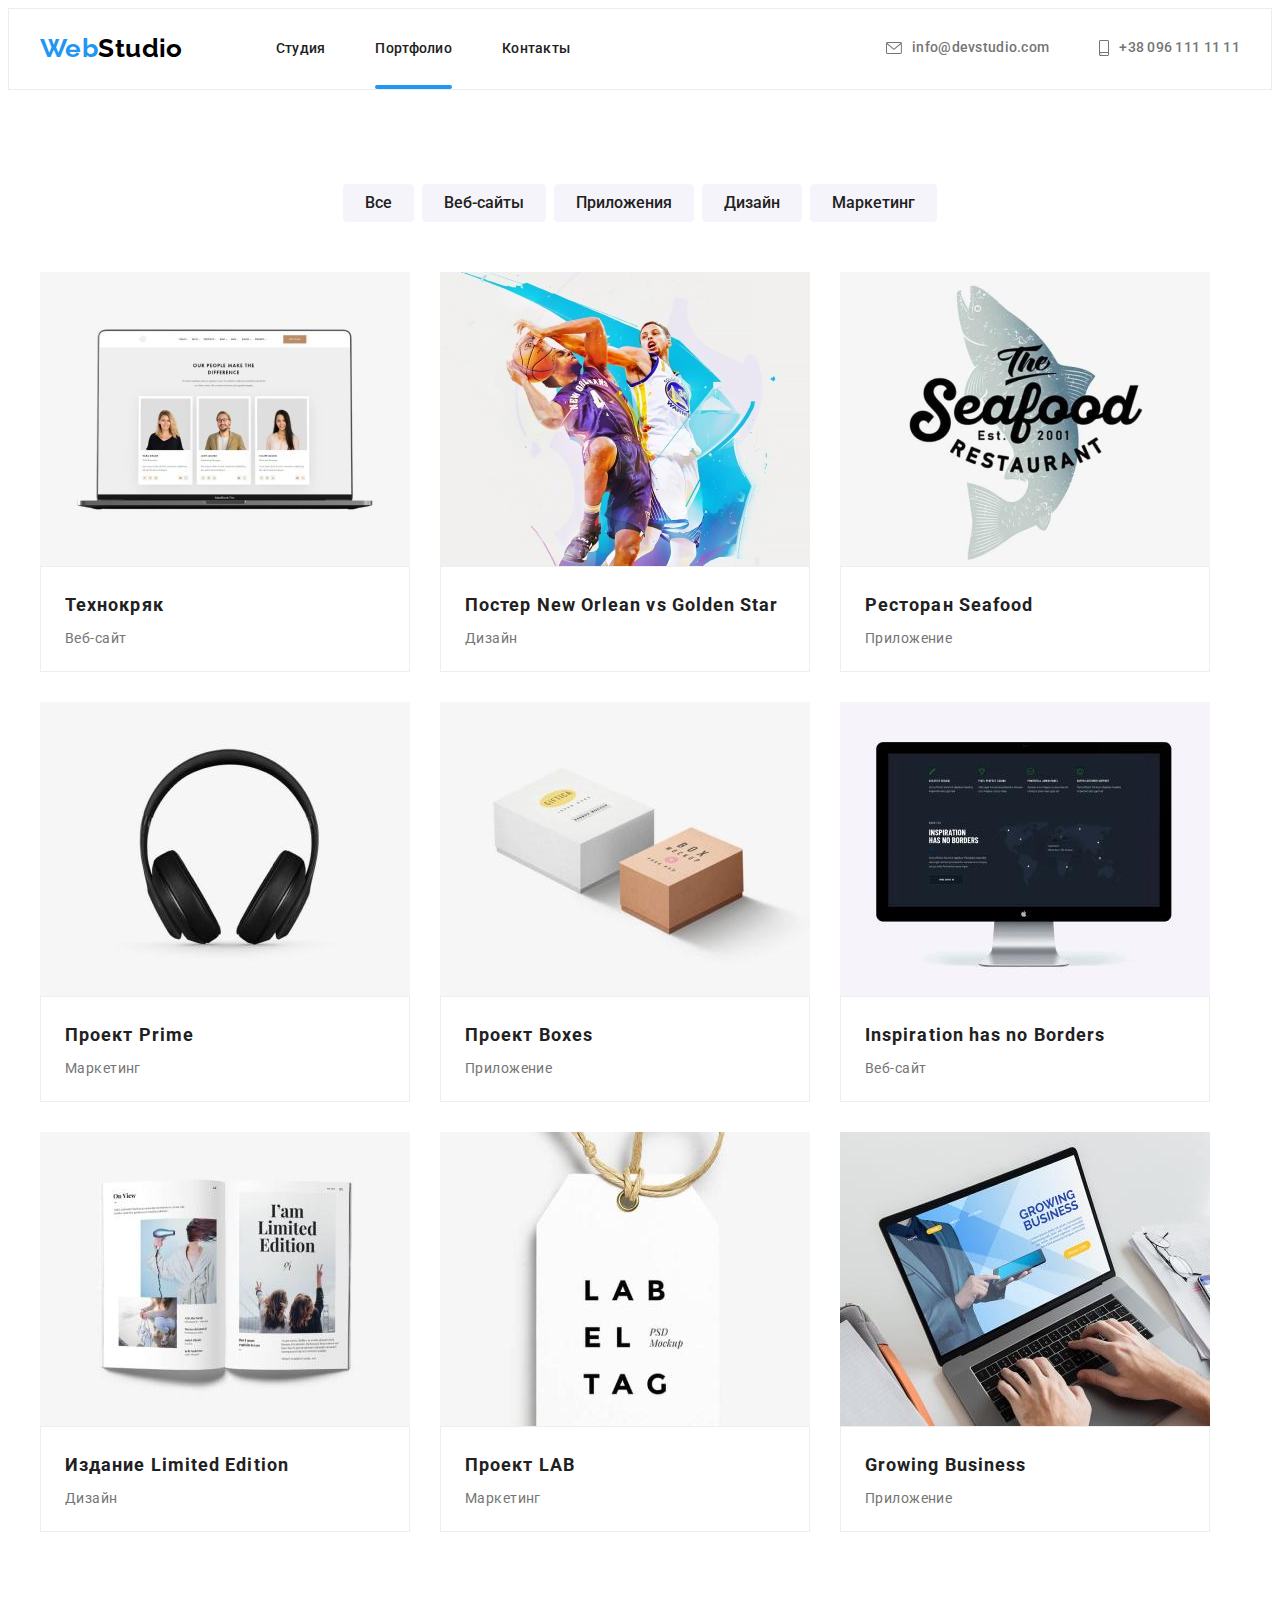
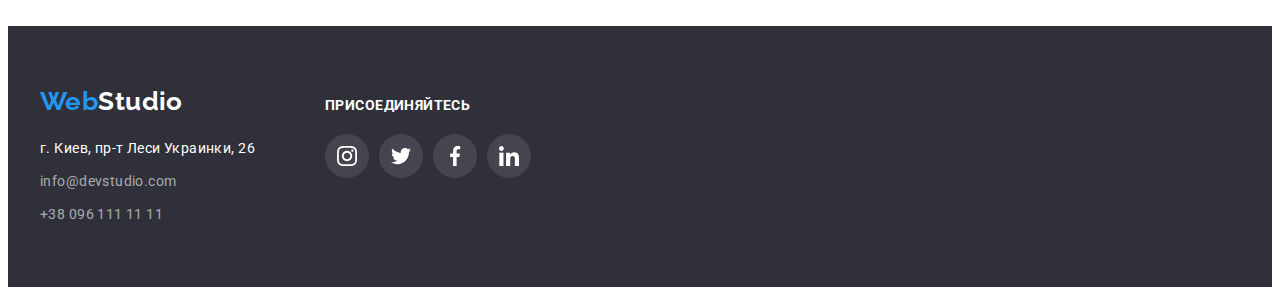
==== portfolio.html @ 94869ea8 "Исходные файлы для ДЗ №6" ====
<!DOCTYPE html>
<html lang="en">
<head>
    <meta charset="UTF-8">
    <meta http-equiv="X-UA-Compatible" content="IE=edge">
    <meta name="viewport" content="width=device-width, initial-scale=1.0">
    <title>Portfolio</title>
    <link rel="preconnect" href="https://fonts.gstatic.com">
    <link 
        href="https://fonts.googleapis.com/css2?family=Raleway:wght@700&family=Roboto:wght@400;500;700;900&display=swap"
        rel="stylesheet">
    <link rel="stylesheet" href="https://cdnjs.cloudflare.com/ajax/libs/modern-normalize/1.0.0/modern-normalize.min.css"
        integrity="sha512-ISS7cAi1PEhQ8jnbJpJZMd29NlhNj4AWYyLOSp2CE/CsHxTCu+r+t0D2yoJudVrd0/8fTVPUVDzY5Tvli75u/g=="
        crossorigin="anonymous" />
        
    <link rel="stylesheet" href="./css/styles.css" />
</head>
<body> 
    
    <header class="header-content">
        <div class="container container-header">
            <nav class="container-header">
            
                <a href="" lang="en" class="logo"> <span class="logo-web">Web</span>Studio</a>
            
                <ul class="site-nav list container-header">
                    <li class="site-nav-items">
                        <a href="./index.html" class="link-site-nav">Студия</a>
                    </li>
                    <li class="site-nav-items">
                        <a href="" class="link-site-nav link-studio">Портфолио</a>
                    </li>
                    <li class="site-nav-items">
                        <a href="" class="link-site-nav">Контакты</a>
                    </li>
                </ul>
            </nav>
            <ul class="auth-nav list container-header">
                <li class="auth-nav-items">
                    <a href="mailto:info@devstudio.com" class="link-auth-nav">
                        <svg class="auth-nav-icon-envelope">
                            <use href="./images/icons.svg#envelope"></use>
                        </svg>
                        info@devstudio.com</a>
                </li>
                <li class="auth-nav-items">
                    <a href="tel:+380961111111" class="link-auth-nav">
                        <svg class="auth-nav-icon-smartphone">
                            <use href="./images/icons.svg#icon-smartphone"></use>
                        </svg>
                        +38 096 111 11 11</a>
                </li>
            </ul>
        </div>
    </header>
        <main>
        <!-- Список всех проектов -->
            <section class="section">
               
                <div class="container">
                    
                        <div class="container-button">
                            <h1 hidden> Список проектов </h1>
                            <ul class="list list-button">
                                <li class="list-projects-button">
                                    <button type="button" class="button-list"> Все </button>
                                </li>
                                <li class="list-projects-button">
                                    <button type="button" class="button-list"> Веб-сайты </button>
                                </li>
                                <li class="list-projects-button">
                                    <button type="button" class="button-list"> Приложения </button>
                                </li>
                                <li class="list-projects-button">
                                    <button type="button" class="button-list"> Дизайн </button>
                                </li>
                                <li class="list-projects-button">
                                    <button type="button" class="button-list"> Маркетинг </button>
                                </li>
                            
                            
                            </ul>
                        </div>
                    
                    <div class="container-projects">
                        <h2 hidden> Проекты </h2>
                        <ul class="list list-projects">
                            <li class="list-projects-icon">
                                <div class="overlay-projects-icon">
                                    <img src="./images/photo-portpholio1.jpg" alt="ноутбук с фотокартками сотрудников" width="370">
                                
                                    <P class="overlay">Технокряк это современная площадка распространения коронавируса. Компании используют эту платформу для цифрового
                                    шпионажа и атак на защищённые сервера конкурентов.</P>
                                </div>
                                <div class="content-icon">
                                    <h3 class="title-project">Технокряк</h3>
                                    <p class="about-projects">Веб-сайт</p>
                                </div>
                                
                        
                            </li>
                            <li class="list-projects-icon">
                                 <div class="overlay-projects-icon">
                                
                                    <img src="./images/photo-portpholio2.jpg" alt="два боскетболиста с мячом в прыжке" width="370">
                                    <P class="overlay">Технокряк это современная площадка распространения коронавируса. Компании используют эту платформу для цифрового
                                    шпионажа и атак на защищённые сервера конкурентов.</P>
                                </div>
                                <div class="content-icon">
                                    <h3 class="title-project">Постер New Orlean vs Golden Star</h3>
                                    <p class="about-projects">Дизайн</p>
                                </div>
                        
                            </li>
                            <li class="list-projects-icon">
                                 <div class="overlay-projects-icon">
                                    <img src="./images/photo-portpholio3.jpg" alt="название ресторана на фоне одной большой рыбы" width="370">
                                    <P class="overlay">Технокряк это современная площадка распространения коронавируса. Компании используют эту платформу для цифрового
                                    шпионажа и атак на защищённые сервера конкурентов.</P>
                                </div>
                                <div class="content-icon">
                                    <h3 class="title-project">Ресторан Seafood</h3>
                                    <p class="about-projects">Приложение</p>
                                </div>
                        
                            </li>
                            <li class="list-projects-icon">
                                 <div class="overlay-projects-icon">
                                    <img src="./images/photo-portpholio4.jpg" alt="большие наушники" width="370">
                                    <P class="overlay">Технокряк это современная площадка распространения коронавируса. Компании используют эту платформу для цифрового
                                    шпионажа и атак на защищённые сервера конкурентов.</P>
                                </div>
                                <div class="content-icon">
                                    <h3 class="title-project">Проект Prime</h3>
                                    <p class="about-projects">Маркетинг</p>
                                </div>
                        
                            </li>
                            <li class="list-projects-icon">
                                 <div class="overlay-projects-icon">
                                    <img src="./images/photo-portpholio5.jpg" alt="две картонные коробки" width="370">
                                    <P class="overlay">Технокряк это современная площадка распространения коронавируса. Компании используют эту платформу для цифрового
                                    шпионажа и атак на защищённые сервера конкурентов.</P>
                                </div>
                                <div class="content-icon"> 
                                    <h3 class="title-project">Проект Boxes</h3>
                                    <p class="about-projects">Приложение</p>
                               </div>
                        
                            </li>
                            <li class="list-projects-icon">
                                 <div class="overlay-projects-icon">
                                    <img src="./images/photo-portpholio6.jpg" alt="монитор компьютера" width="370">
                                    <P class="overlay">Технокряк это современная площадка распространения коронавируса. Компании используют эту платформу для цифрового
                                    шпионажа и атак на защищённые сервера конкурентов.</P>
                                </div>
                                <div class="content-icon">
                                    <h3 class="title-project">Inspiration has no Borders</h3>
                                    <p class="about-projects">Веб-сайт</p>
                                </div>
                        
                            </li>
                            <li class="list-projects-icon">
                                 <div class="overlay-projects-icon">
                                    <img src="./images/photo-portpholio7.jpg" alt="открытая книга" width="370">
                                    <P class="overlay">Технокряк это современная площадка распространения коронавируса. Компании используют эту платформу для цифрового
                                    шпионажа и атак на защищённые сервера конкурентов.</P>
                                </div>
                                <div class="content-icon">
                                    <h3 class="title-project">Издание Limited Edition</h3>
                                    <p class="about-projects">Дизайн</p>
                                </div>
                        
                            </li>
                            <li class="list-projects-icon">
                                 <div class="overlay-projects-icon">
                                    <img src="./images/photo-portpholio8.jpg" alt="этикетка с надписью" width="370">
                                    <P class="overlay">Технокряк это современная площадка распространения коронавируса. Компании используют эту платформу для цифрового
                                    шпионажа и атак на защищённые сервера конкурентов.</P>
                                </div>
                                <div class="content-icon">
                                    <h3 class="title-project">Проект LAB</h3>
                                    <p class="about-projects">Маркетинг</p>
                                </div>
                        
                            </li>
                            <li class="list-projects-icon">
                                 <div class="overlay-projects-icon">
                                    <img src="./images/photo-portpholio9.jpg" alt="печатает на открытом ноутбуке" width="370">
                                    <P class="overlay">Технокряк это современная площадка распространения коронавируса. Компании используют эту платформу для цифрового
                                    шпионажа и атак на защищённые сервера конкурентов.</P>
                                </div>
                                <div class="content-icon">
                                    <h3 class="title-project">Growing Business</h3>
                                    <p class="about-projects">Приложение</p>
                                </div>
                        
                            </li>
                        
                        </ul>
                    </div>
                </div>
            </section>
        </main>
        <!-- Футер -->
        <footer class="footer-content">
            <div class="container container-footer" >
                <div class="logo-address">
                    <a href="" class="logo-footer"> <span class="logo-web">Web</span>Studio</a>
                    <address>
                        <ul class="list list-contact">
                            <li class="list-contact-item">
                                <a href="" class="address">г. Киев, пр-т Леси Украинки, 26 </a>
                            </li>
                            <li class="list-contact-item">
                                <a href="mailto:info@devstudio.com" class="contact">info@devstudio.com</a>
                            </li>
                            <li class="list-contact-item">
                                <a href="tel:+380961111111" class="contact">+38 096 111 11 11</a>
                            </li>
                        </ul>
                    </address>
                </div>
                
                <div class="footer-social-link">
                    <h3 class="title-social-link">ПРИСОЕДИНЯЙТЕСЬ</h3>
                    <ul class="footer-social-list list">
                        <li class="footer-social-list-iten">
                            <a href="" class="footer-social-list-link link">
                                <svg class="footer-social-list-icon">
                                    <use href="./images/icons.svg#icon-instagram-2"></use>
                                </svg>
                            </a>
                        </li>
                        <li class="footer-social-list-iten">
                            <a href="" class="footer-social-list-link link">
                                <svg class="footer-social-list-icon">
                                    <use href="./images/icons.svg#icon-twitter-1"></use>
                                </svg>
                            </a>
                        </li>
                        <li class="footer-social-list-iten">
                            <a href="" class="footer-social-list-link link">
                                <svg class="footer-social-list-icon">
                                    <use href="./images/icons.svg#icon-facebook-1"></use>
                                </svg>
                            </a>
                        </li>
                        <li class="footer-social-list-iten">
                            <a href="" class="footer-social-list-link link">
                                <svg class="footer-social-list-icon">
                                    <use href="./images/icons.svg#icon-linkedin-1"></use>
                                </svg>
                            </a>
                        </li>
                    </ul>
                
                </div>
            </div>
        </footer>
</body>
</html>
---- css/styles.css ----
/* основной цвет текста  #757575;*/
/* вторичный цвет текста color: #212121; */
/* цвет акцента color: #2196F3; */
/* основной фон #E5E5E5 */
/* Цвет фона в футере background: #2F303A; */
/* цвет текста в футере color: #FFFFFF */

:root {
    --main-text-color: #757575;
    --secondery-text-color: #212121;
    --accent-color: #2196F3;
    --main-background-color: #E5E5E5;
    --secondary-background-color: #2F303A;
    --footer-text-color: #FFFFFF;

}

h1,
h2,
h3,
h4,
h5,
h6,
p {
    margin-top: 0;
    margin-bottom: 0;
}

ul,
ol {
    margin-top: 0;
    margin-bottom: 0;
    padding-left: 0;
}

img {
    display: block;
    max-width: 100%;
}

.container {
    width: 1200px;
    padding-left: 15px;
    padding-right: 15px;
    margin: 0 auto;
}

.section {
    padding-top: 94px;
    padding-bottom: 94px;
}

:hover, 
:focus {
    transition: background-color 250ms cubic-bezier(0.4, 0, 0.2, 1),
    color 250ms cubic-bezier(0.4, 0, 0.2, 1),
    box-shadow 250ms cubic-bezier(0.4, 0, 0.2, 1)
    
}

body {
    /* background: var(--main-background-color); */
    
    font-family: roboto, sans-serif;
    font-style: normal;
    font-weight: 400;
    font-size: 14px;
    line-height: 1.71;
    letter-spacing: 0.03em;
    color: var(--main-text-color);
}

.header-content {
    border: 1px solid #ECECEC;
    background-color: #FFFFFF;
    padding-top: 24px;
    padding-bottom: 25px;
}

/* Хеддер */

.logo {
    font-family: Raleway;
    font-style: normal;
    font-weight: 700;
    font-size: 26px;
    line-height: 1.19;
    color: #000000;
    text-decoration: none;
    margin-right: 93px;
    
}

.list {
    list-style: none;
}



.logo-web {
    color: #2196F3;
}

.link-site-nav {
    font-family: Roboto;
    font-style: normal;
    font-weight: 500;
    font-size: 14px;
    line-height: 1.14;
    letter-spacing: 0.02em;
    color: var(--secondery-text-color);
    text-decoration: none;
  
}

.link-site-nav:hover, 
.link-site-nav:focus {
    color: var(--accent-color);
}

.link-studio {
    position: relative;
}

.link-studio::after {
    content: "";
    display: block;

    position: absolute;
    left: 0;
    bottom: -33px;
       
    width: 100%;
    height: 4px;
    background: #2196F3;
    border-radius: 2px;

}

.link-auth-nav {
    font-family: Roboto;
    font-style: normal;
    font-weight: 500;
    font-size: 14px;
    line-height: 1.14;
    letter-spacing: 0.02em;
    color: var(--main-text-color);
    text-decoration: none;
}

.link-auth-nav:hover, 
.link-auth-nav:focus {
    color: var(--accent-color);
}



.container-header {
    display: flex;
    justify-content: space-between;
    align-items: center;
}

.site-nav-items:not(:last-child) {
    margin-right: 50px;
    
}

.auth-nav-items:not(:last-child) {
    margin-right: 50px;
}

.link-auth-nav {
    display: flex;
    align-items: center;
}

.auth-nav-icon-envelope {
    height: 12px;
    width: 16px;
    fill: currentColor;
    margin-right: 10px;
}

.auth-nav-items:hover .auth-nav-icon-envelope,
.auth-nav-items:focus .auth-nav-icon-envelope {
    fill: currentColor;
}

.auth-nav-icon-smartphone {
    height: 16px;
    width: 10px;
    fill: currentColor;
    margin-right: 10px;
   
}

.auth-nav-items:hover .auth-nav-icon-smartphone,
.auth-nav-items:focus .auth-nav-icon-smartphone {
    fill: currentColor;
    
}

/* Тема сайта */

.title {
    font-family: Roboto;
    font-weight: 900;
    font-style: normal;
    font-size: 44px;
    line-height: 1.36;
    text-align: center;
    letter-spacing: 0.06em;
    text-transform: uppercase;
    color: #FFFFFF;

   
    
}

.title-button {
    cursor: pointer;
    
    font-family: Roboto;
    font-style: normal;
    font-weight: 700;
    font-size: 16px;
    line-height: 1.88;
    display: flex;
    align-items: center;
    text-align: center;
    letter-spacing: 0.06em;
    color: #FFFFFF;
    background-color: #2196F3;

    margin-top: 30px;
   
    min-width: auto;
    box-shadow: 0px 4px 4px rgba(0, 0, 0, 0.15);
    border-radius: 4px;
    
    width: 200px;
    height: 50px;

    justify-content: center;
    border:none;
      
}

.container-title {
    display: flex;
    flex-direction: column;
    align-items: center;
    
}

.main-section {
  padding-bottom: 200px;
  padding-top: 200px;
  background-image: linear-gradient(
    rgba(47, 48, 58, 0.4), 
    rgba(47, 48, 58, 0.4)
    ),
     url(../images/main-background-image.jpg);
  background-size: cover;
    
  
}
    

/* Преимущества студии */

.title-second-section {
    
    font-family: Roboto;
    font-style: normal;
    font-weight: 700;
    font-size: 14px;
    line-height: 1.14;
    text-transform: uppercase;
    color: var(--secondery-text-color);
}

.list-advantages-icon {
    display: flex;
    justify-content: space-between;

}

.list-advantages-iten {
    display: flex;
    width: 270px;
    height: 120px;
    justify-content: center;
    align-items: center;
    background: #F5F4FA;
    border-radius: 4px;
}

.list-advantages-iten-icon {
    height: 70px;
    width: 70px;
    
   
}

.advantages {
    display: flex;
    flex-wrap: nowrap;
   
}

.list-advantages:not(:last-child) {
    margin-right: 30px;
}

.list-advantages {
    margin-top: 30px;
}

.about-advantages {
    margin-top: 10px;
}

.section-advanages {
    padding-bottom: 0px;
}
/* Чем мы занимаемся и Наша команда */

.title-third-section {
    
    font-family: Roboto;
    font-style: normal;
    font-weight: 700;
    font-size: 36px;
    line-height: 1.17;
    text-align: center;
    color: var(--secondery-text-color);

    margin-bottom: 50px;
   }

.container-example {
    display: flex;
    flex-direction: column;
}   

.list-example {
    display: flex;
    flex-wrap: wrap;
    margin-top: -50px;
    margin-left: -30px;
} 

.list-example > .list-example-icon {
    flex-basis:calc(90 / 3 - 30px);
    margin-top: 50px;
    margin-left: 30px;
}

.list-example-icon {
    position: relative;
}

.photo-title-box {
    position: absolute;
    left: 0;
    bottom: 0;

}

.title-box {
    display: flex;
    justify-content: center;
    align-items: center;
        
    font-family: Roboto;
    font-weight: 700;
    font-size: 14px;
    line-height: 1.14;
    text-align: center;
    letter-spacing: 0.03em;
    text-transform: uppercase;
    
 
    color: #FFFFFF;    

    background-image:url(../images/bg.png);
    
    width: 370px;
    height: 70px;
}

 /* Фото команды */
 
 .link {
    text-decoration: none;
}

.social-list-icon {
    width: 20px;
    height: 20px;
    fill: #AFB1B8;
    
}

.social-list {
    display: flex;
    justify-content: space-between;
    margin-top: 16px;
    
}

.social-list-link {
    display: flex;
    justify-content: center;
    align-items: center;    
    width: 44px;
    height: 44px;
    border-radius: 50%;
    background-color: transparent;
}

.social-list-link:hover,
.social-list-link:focus {
    background-color: var(--accent-color);
}

.social-list-link:hover .social-list-icon ,
.social-list-link:focus .social-list-icon{

    fill: #FFFFFF;
}



.title-photo {
    font-family: Roboto;
    font-style: normal;
    font-weight: 500;
    font-size: 16px;
    line-height: 1.19;
    text-align: center;
    color: var(--secondery-text-color);
    
  }

  .profession {
      text-align: center;
      margin-top: 10px;
     
  }

  .section-team {
      background-color: #F5F4FA;
      
  }

  .list-team {
      display: flex;
      flex-wrap: wrap;
      margin-left: -30px;
      margin-top: -50px;
  }

  .list-team > .list-team-info {
      flex-basis: calc(120 / 4 -30px);
      margin-left: 30px;
      margin-top: 50px;

  }

  .list-team-info {
      box-shadow: 0px 1px 3px rgba(0, 0, 0, 0.12), 0px 1px 1px rgba(0, 0, 0, 0.14), 0px 2px 1px rgba(0, 0, 0, 0.2);
      border-radius: 0px 0px 4px 4px;
      background: #FFFFFF;
  }

  .information-about-team {
      padding-top: 30px;
      padding-bottom: 30px;
      padding-left: 32px;
      padding-right: 32px;
  }

  /* Постоянные клиенты */

.title-four-section {
    font-family: Roboto;
    font-style: normal;
    font-weight: 700;
    font-size: 36px;
    line-height: 1.17;
    text-align: center;
    letter-spacing: 0.03em;

    color: #212121;
}
  
  
.list-client {
      display: flex;
      justify-content: space-between;
      margin-top: 50px;

}

.list-client-iten-link {
      display: flex;
      justify-content: center;
      align-items: center;
      height: 92px;
      width: 170px;
      background-color: #FFFFFF;
      box-sizing: border-box;
      border-radius: 4px;
      border: 1px solid #AFB1B8
}

.list-client-iten-icon {
    width: 106;
    fill: #AFB1B8;
}

.list-client-iten-link:hover,
.list-client-iten-link:focus {
    cursor: pointer;
    border: 1px solid #2196F3;  
}

.list-client-iten-link:hover .list-client-iten-icon,
.list-client-iten-link:focus .list-client-iten-icon {
    fill: var(--accent-color);
}
 
  
  /* Футер */

.logo-footer {
    font-family: Raleway;
    font-style: normal;
    font-weight: 700;
    font-size: 26px;
    line-height: 1.19;
    color: var(--footer-text-color);
    text-decoration: none;
   
}

.address,
.contact {
    color: var(--footer-text-color);
    text-decoration: none;
    font-style: normal;
}

.contact {
    
    color: rgba(255, 255, 255, 0.6);
}

.footer-content {
    display: flex;
    background-color: var(--secondary-background-color);
    padding-top: 60px;
    padding-bottom: 60px;
}

.container-footer {
    display: flex;
    justify-content: start;
    align-items: baseline;
}

.logo-address {
    display: flex;
    flex-direction: column;
    justify-content: start;
    margin-right: 70px;
}

.list-contact {
    margin-top: 20px;
}

.list-contact-item:not(:first-child) {
    margin-top: 9px;
}

.title-social-link {
    font-family: Roboto;
    font-style: normal;
    font-weight: 700;
    font-size: 14px;
    line-height: 1.14;
    letter-spacing: 0.03em;
    text-transform: uppercase;

    color: #FFFFFF;
}

.footer-social-list {
    display: flex;
    justify-content: space-between;
    width: 206px;
    margin-top: 20px;
    

}

.footer-social-list-link {
    display: flex;
    justify-content: center;
    align-items: center;
    height: 44px;
    width: 44px;
    border-radius: 50%;

}

.footer-social-list-icon {
    height: 20px;
    width: 20px;
}

.footer-social-list-link,
.footer-social-list-link {
   background: rgba(255, 255, 255, 0.1);
}

.footer-social-list-icon {
    fill: #FFFFFF;
}
.footer-social-list-link:hover,
.footer-social-list-link:focus {
    background-color: var(--accent-color);
}

/*  Список фильтр кнопок в партфолио */

.button-list {
    cursor: pointer;

    font-family: Roboto;
    font-style: normal;
    font-weight: 500;
    font-size: 16px;
    line-height: 1.63;
    text-align: center;
    color: var(--secondery-text-color);

    background: #F5F4FA;
    border-radius: 4px;

    padding: 6px 22px;
    
    border: none;
}


.button-list:hover,
.button-list:focus {
    color: #FFFFFF;
    background: var(--accent-color);
    box-shadow: 0px 3px 1px rgba(0, 0, 0, 0.1), 0px 1px 2px rgba(0, 0, 0, 0.08), 0px 2px 2px rgba(0, 0, 0, 0.12);
}

.list-button {
    display: flex;
    justify-content: center;
    margin-bottom: 50px;
}

.list-projects-button:not(:last-child) {
    margin-right: 8px;
}

.container-button {
    justify-content: center;
}

/* Проекты партфолио */

.title-project {
    
    font-family: Roboto;
    font-style: normal;
    font-weight: 700;
    font-size: 18px;
    line-height: 2.0;
    letter-spacing: 0.06em;
    color: var(--secondery-text-color);
    
}

.list-projects {
    display: flex;
    flex-wrap: wrap;
    margin-left: -30px;
    margin-top: -30px;
   
}
.list-projects > .list-projects-icon {

    flex-basis: calc(90 / 3 - 30px);
    margin-left: 30px;
    margin-top: 30px;
}

.content-icon {
    padding: 20px 24px;
    border: 1px solid #EEEEEE; 
}

.about-projects {
    margin-top: 4px;
}

.list-projects-icon:hover,
.list-projects-icon:focus {
    cursor: pointer;
    box-shadow: 0px 1px 1px rgba(0, 0, 0, 0.12), 0px 4px 4px rgba(0, 0, 0, 0.06), 1px 4px 6px rgba(0, 0, 0, 0.16);
}

.overlay-projects-icon {
    position: relative;
    overflow: hidden;
    
}

.overlay {
    position: absolute;
    top: 0;
    left: 0;
    width: 100%;
    height: 100%;
    padding: 63px 24px;
    
    font-family: Roboto;
    font-size: 18px;
    line-height: 1.56;
    
    letter-spacing: 0.03em;
    color: #FFFFFF;
    background: rgba(33, 150, 243, 0.9);
    
    overflow: auto;
    transform: translateY(100%);
    transition: transform 250ms cubic-bezier(0.4, 0, 0.2, 1);
}

.list-projects-icon:hover .overlay {
    transform: translateY(0%);
}

/* Модельное окно */

.backdrop {
    position: fixed;
    top: 0;
    left: 0;
    width: 100%;
    height: 100%;
    background: rgba(0, 0, 0, 0.5);
    z-index: 100;
}

.modal {
    position: absolute;
    top: 50%;
    left: 50%;
    transform: translate(-50%, -50%);

    width: 528px;
    height: 580px;
    background-color: #FFFFFF;
    box-shadow: 0px 1px 3px rgba(0, 0, 0, 0.12), 0px 1px 1px rgba(0, 0, 0, 0.14), 0px 2px 1px rgba(0, 0, 0, 0.2);
    border-radius: 4px;
}

.modal-link {
    position: absolute;
    top: 8px;
    right: 8px;
    width: 30px;
    height: 30px;
    border-radius: 50%;
    background-color: transparent;
    border: 1px solid rgba(0, 0, 0, 0.1);
    cursor: pointer;
    padding: 0;
}

.modal-link-icon {
    width: 18px;
    height: 18px;
    fill: #000000
    ;
}

.is-hidden {
    opacity: 0;
    visibility: hidden;
    pointer-events: none;
}
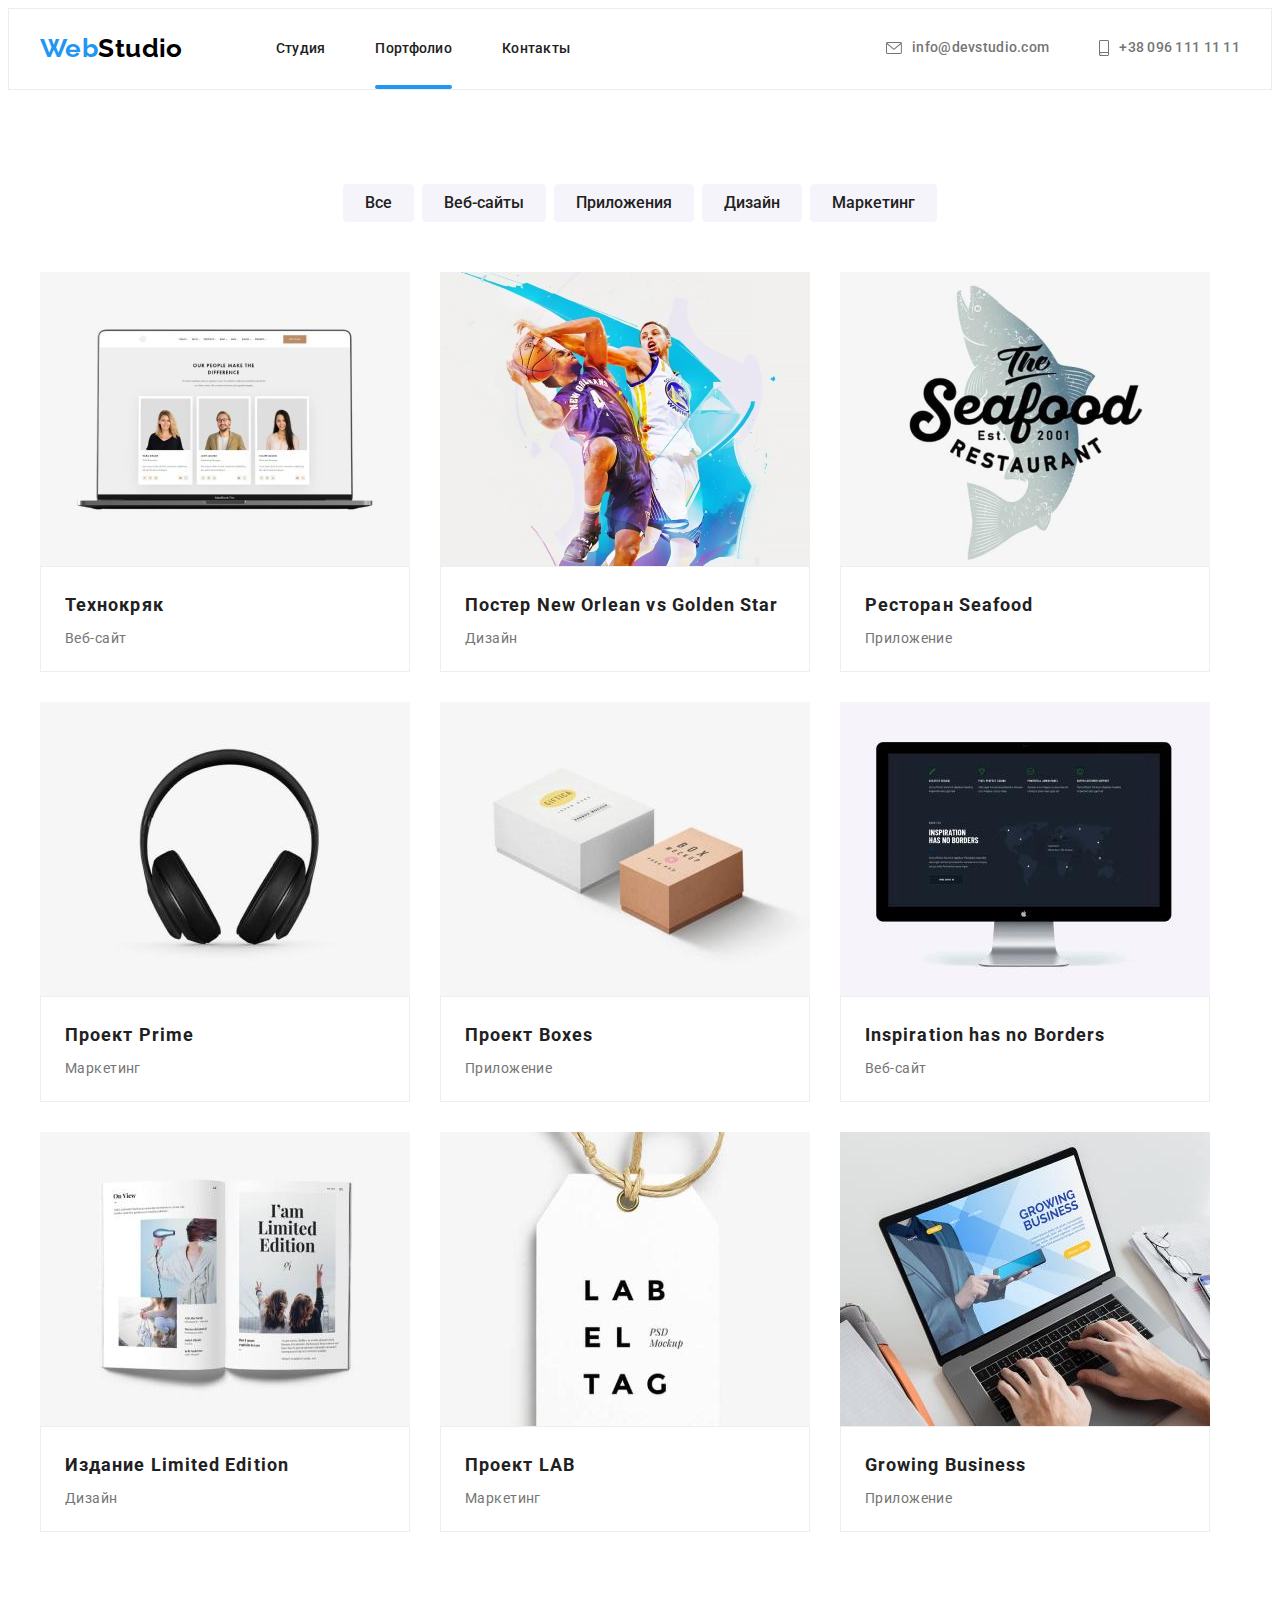
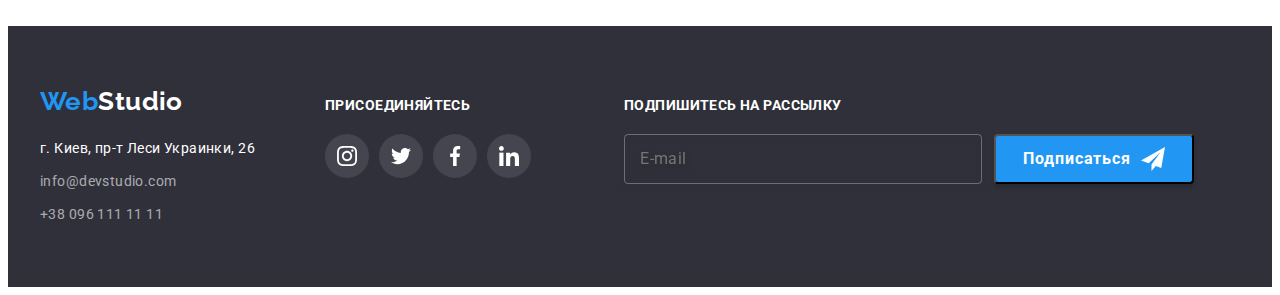
==== commit 341691c3: "Сделано меню "присоединяйся" полностью в футере  студии и портфолио" ====
--- a/portfolio.html
+++ b/portfolio.html
@@ -256,6 +256,22 @@
                     </ul>
                 
                 </div>
+
+                <div>
+                    <h3 class="footer-title-subscribe"> Подпишитесь на рассылку </h3>
+                    <form class="footer-form-subscribe">
+                        <div class="footer-email">
+                            <label for="email" class=""></label>
+                            <input type="email" name="email" id="email" placeholder="E-mail" class="footer-email-ipt">
+                        </div>
+                        <button type="submit" class="footer-btn-subscribe"> Подписаться
+                            <svg class="footer-subscribe-icon">
+                                <use href="./images/icons.svg#icon-send"></use>
+                            </svg>
+                        </button>
+                
+                    </form>
+                </div>
             </div>
         </footer>
 </body>
--- a/css/styles.css
+++ b/css/styles.css
@@ -587,6 +587,10 @@
     margin-top: 9px;
 }
 
+.footer-social-link {
+    margin-right: 93px;
+}
+
 .title-social-link {
     font-family: Roboto;
     font-style: normal;
@@ -634,6 +638,77 @@
 .footer-social-list-link:hover,
 .footer-social-list-link:focus {
     background-color: var(--accent-color);
+}
+
+.footer-title-subscribe {
+    font-family: Roboto;
+    font-weight: 700;
+    font-size: 14px;
+    line-height: 1.14;
+    letter-spacing: 0.03em;
+    text-transform: uppercase;
+
+    color: #FFFFFF;
+
+}
+
+.footer-form-subscribe {
+    display: flex;
+    flex-direction: row;
+    margin-top: 20px;
+
+}
+
+.footer-email-ipt {
+    width: 358px;
+    height: 50px;
+    border: 1px solid rgba(255, 255, 255, 0.3);
+    box-sizing: border-box;
+    filter: drop-shadow(0px 4px 4px rgba(0, 0, 0, 0.15));
+    border-radius: 4px;
+    background: transparent;
+
+    margin-right: 12px;
+    padding: 15px;
+
+    font-family: Roboto;
+    font-weight: 400;
+    font-size: 16px;
+    line-height: 1.25;
+    letter-spacing: 0.03em;
+    color: rgba(255, 255, 255, 0.6);
+
+}
+
+.footer-subscribe-icon {
+    width: 24px;
+    height: 24px;
+    fill: #FFFFFF;
+    margin-left: 10px;
+}
+
+.footer-btn-subscribe {
+    display: flex;
+    justify-content: center;
+    align-items: center;
+    padding: 0;
+    margin: 0;
+    cursor: pointer;
+    
+    width: 200px;
+    height: 50px;
+    
+    font-family: Roboto;
+    font-weight: 700;
+    font-size: 16px;
+    line-height: 1.88;   
+    letter-spacing: 0.06em;
+
+    color: #FFFFFF;
+
+    background: #2196F3;
+    box-shadow: 0px 4px 4px rgba(0, 0, 0, 0.15);
+    border-radius: 4px
 }
 
 /*  Список фильтр кнопок в партфолио */
